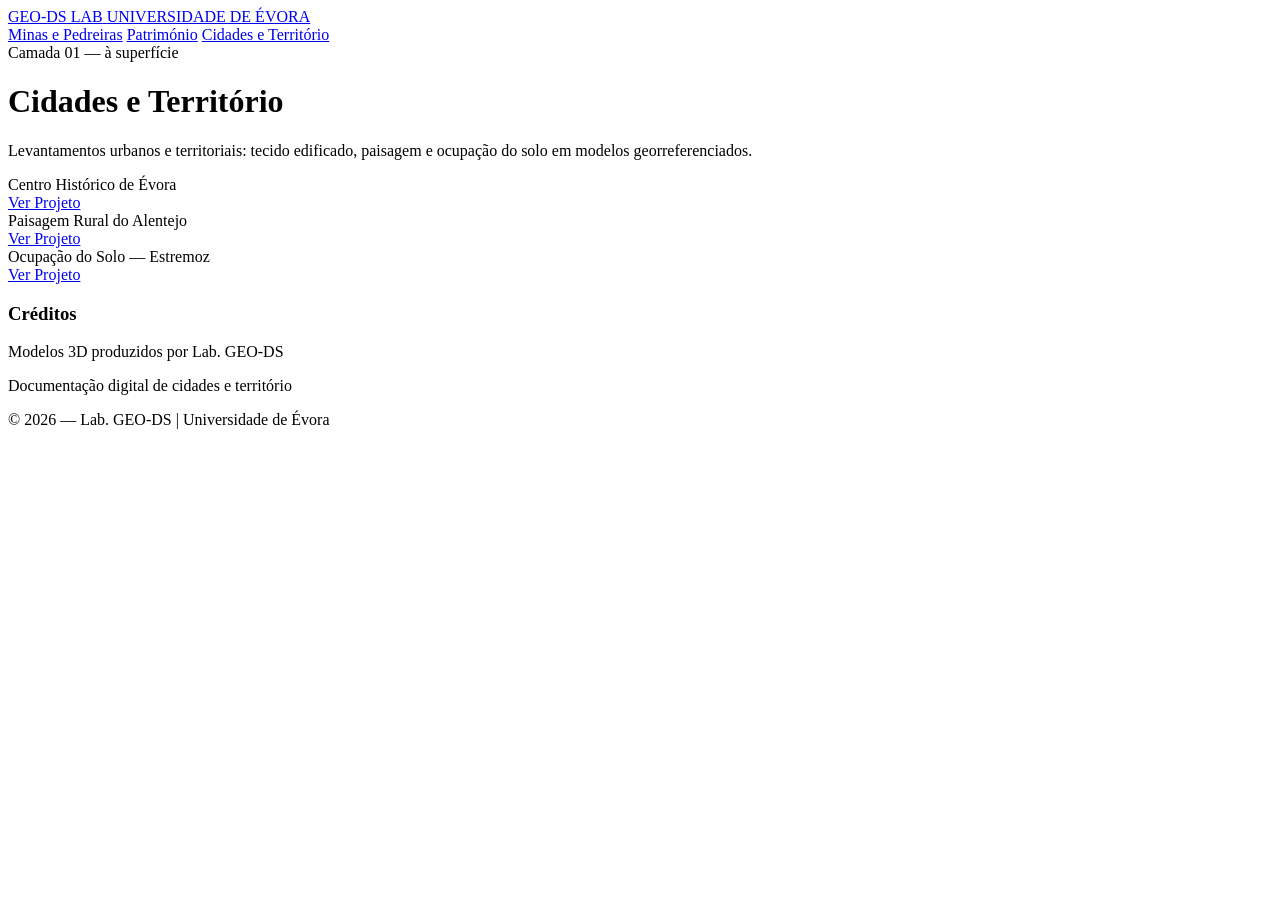
==== cidades.html @ 3bba2c03 "Add files via upload" ====
<!DOCTYPE html>
<html lang="pt">
<head>
<meta charset="UTF-8">
<meta name="viewport" content="width=device-width, initial-scale=1.0">
<title>Cidades e Território — Atlas Digital do Território | GEO-DS</title>

<link rel="preconnect" href="https://fonts.googleapis.com">
<link href="https://fonts.googleapis.com/css2?family=Fraunces:ital,wght@0,500;0,600;1,400&family=Inter:wght@300;400;600;700&family=IBM+Plex+Mono:wght@400;600&display=swap" rel="stylesheet">
<link rel="stylesheet" href="css/geods.css">
</head>
<body class="theme-cidades">

<nav class="geods-nav">
    <a href="index.html" class="geods-brand">
        <span class="mark">GEO-DS LAB</span>
        <span class="sub">UNIVERSIDADE DE ÉVORA</span>
    </a>
    <div class="geods-links">
        <a href="minas.html" class="nav-minas"><span class="dot"></span><span class="txt">Minas e Pedreiras</span></a>
        <a href="patrimonio.html" class="nav-patrimonio"><span class="dot"></span><span class="txt">Património</span></a>
        <a href="cidades.html" class="nav-cidades active"><span class="dot"></span><span class="txt">Cidades e Território</span></a>
    </div>
</nav>

<header class="page-head">
    <div class="eyebrow">Camada 01 — à superfície</div>
    <h1>Cidades e Território</h1>
    <p>Levantamentos urbanos e territoriais: tecido edificado, paisagem e ocupação do solo em modelos georreferenciados.</p>
</header>

<div class="project-grid">

<!--
    Para adicionar um projeto real, copia um destes blocos e substitui
    o título e o href pelo nome e ficheiro do projeto (ex.: evora-centro-historico.html):

    <div class="card">
    <div class="card-content">
    <div class="card-title">Nome do Projeto</div>
    <a class="card-button" href="ficheiro.html">Ver Projeto</a>
    </div>
    </div>
-->

<div class="card placeholder">
<div class="card-content">
<div class="card-title">Centro Histórico de Évora</div>
<a class="card-button" href="#">Ver Projeto</a>
</div>
</div>

<div class="card placeholder">
<div class="card-content">
<div class="card-title">Paisagem Rural do Alentejo</div>
<a class="card-button" href="#">Ver Projeto</a>
</div>
</div>

<div class="card placeholder">
<div class="card-content">
<div class="card-title">Ocupação do Solo — Estremoz</div>
<a class="card-button" href="#">Ver Projeto</a>
</div>
</div>

</div>

<footer>
    <div class="footer-section">
        <h3>Créditos</h3>
        <p>Modelos 3D produzidos por Lab. GEO-DS</p>
        <p>Documentação digital de cidades e território</p>
    </div>
    <div class="footer-bottom">
        © 2026 — Lab. GEO-DS | Universidade de Évora
    </div>
</footer>

</body>
</html>
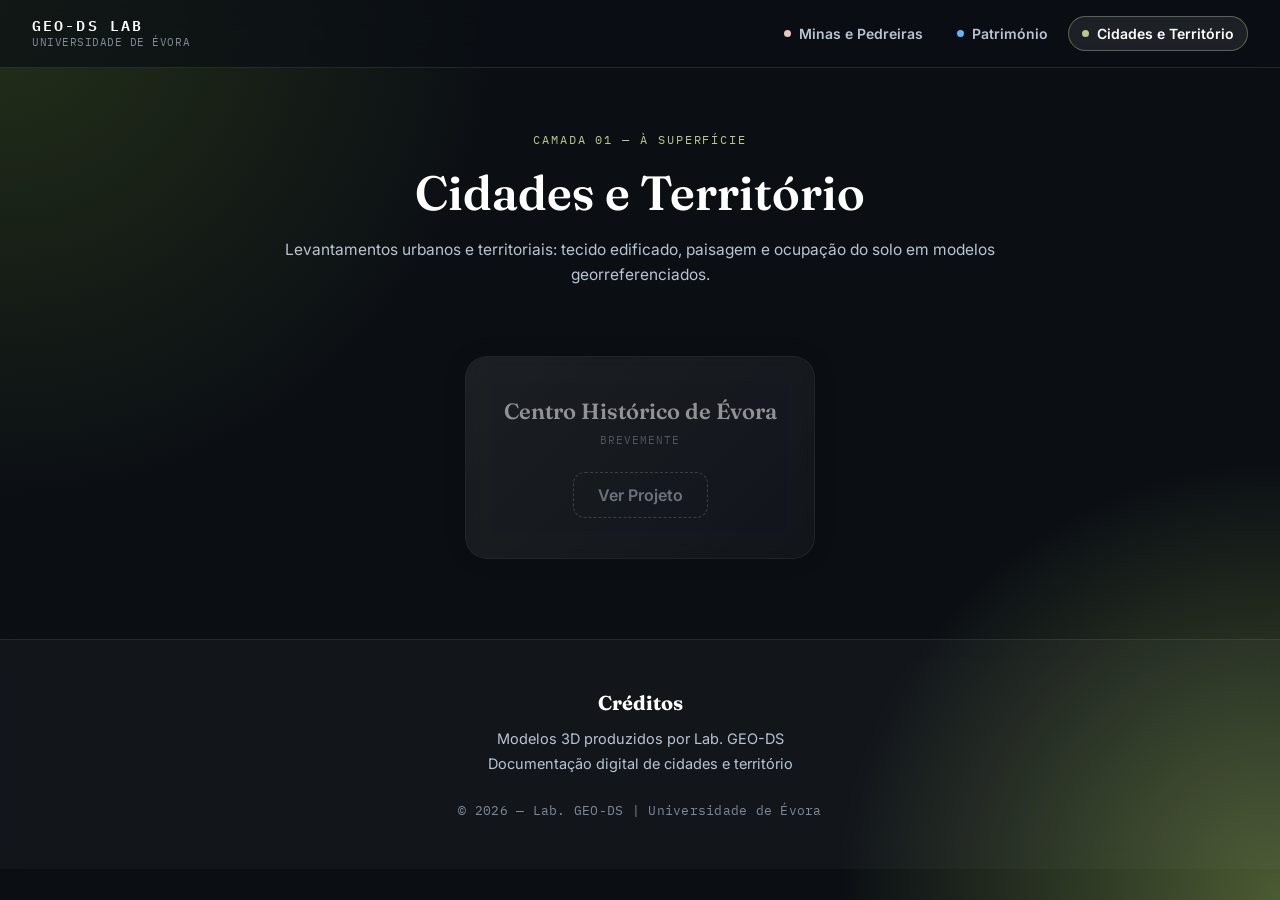
==== commit f2b5135d: "Remove card sections from cidades.html Removed two card sections for rural landscape and land use." ====
--- a/cidades.html
+++ b/cidades.html
@@ -50,19 +50,6 @@
 </div>
 </div>
 
-<div class="card placeholder">
-<div class="card-content">
-<div class="card-title">Paisagem Rural do Alentejo</div>
-<a class="card-button" href="#">Ver Projeto</a>
-</div>
-</div>
-
-<div class="card placeholder">
-<div class="card-content">
-<div class="card-title">Ocupação do Solo — Estremoz</div>
-<a class="card-button" href="#">Ver Projeto</a>
-</div>
-</div>
 
 </div>
 
--- a/css/geods.css
+++ b/css/geods.css
@@ -0,0 +1,1324 @@
+/* ============================================================
+   GEO-DS — Atlas Digital do Território
+   Sistema de design partilhado por todas as páginas do site.
+   ============================================================ */
+
+*{
+    margin:0;
+    padding:0;
+    box-sizing:border-box;
+}
+
+:root{
+
+    /* base */
+
+    --ink:#0b0f14;
+    --ink-soft:#10151c;
+
+    --text:#ffffff;
+    --text-dim:#b8c5d0;
+    --text-faint:#7f8b96;
+
+    --line:rgba(255,255,255,.1);
+
+
+    /* identidade — Património */
+
+    --patrimonio-deep:#1d3557;
+    --patrimonio-mid:#2196f3;
+    --patrimonio-glow:#64b5f6;
+
+
+    /* identidade — Minas e Pedreiras */
+
+    --minas-deep:#3a2c29;
+    --minas-mid:#c98f82;
+    --minas-glow:#e8c9bd;
+
+
+    /* identidade — Cidades e Território */
+
+    --cidades-deep:#243019;
+    --cidades-mid:#7c8f57;
+    --cidades-glow:#b7c98a;
+
+
+    /* identidade — Pradarias e Zonas Costeiras */
+
+    --pradarias-deep:#12332e;
+    --pradarias-mid:#3fa79a;
+    --pradarias-glow:#8fd9cd;
+
+
+    /* fontes */
+
+    --font-display:'Fraunces', serif;
+    --font-body:'Inter', sans-serif;
+    --font-mono:'IBM Plex Mono', monospace;
+}
+
+
+/* ============================================================
+   BODY
+   ============================================================ */
+
+body{
+
+    font-family:var(--font-body);
+
+    background:
+        radial-gradient(
+            circle at top left,
+            var(--patrimonio-deep) 0%,
+            transparent 32%
+        ),
+
+        radial-gradient(
+            circle at bottom right,
+            var(--patrimonio-mid) 0%,
+            transparent 28%
+        ),
+
+        var(--ink);
+
+    color:var(--text);
+
+    min-height:100vh;
+}
+
+
+a{
+    color:inherit;
+}
+
+
+/* ============================================================
+   NAV
+   ============================================================ */
+
+.geods-nav{
+
+    position:sticky;
+
+    top:0;
+
+    z-index:100;
+
+    display:flex;
+
+    align-items:center;
+
+    justify-content:space-between;
+
+    gap:20px;
+
+    padding:16px 32px;
+
+    background:rgba(11,15,20,.7);
+
+    backdrop-filter:blur(14px);
+
+    border-bottom:1px solid var(--line);
+
+    flex-wrap:wrap;
+}
+
+
+.geods-brand{
+
+    display:flex;
+
+    flex-direction:column;
+
+    line-height:1.1;
+
+    text-decoration:none;
+}
+
+
+.geods-brand .mark{
+
+    font-family:var(--font-mono);
+
+    font-size:15px;
+
+    letter-spacing:.14em;
+
+    font-weight:600;
+}
+
+
+.geods-brand .sub{
+
+    font-family:var(--font-mono);
+
+    font-size:10.5px;
+
+    letter-spacing:.05em;
+
+    color:var(--text-faint);
+
+    margin-top:3px;
+}
+
+
+.geods-links{
+
+    display:flex;
+
+    align-items:center;
+
+    gap:6px;
+
+    flex-wrap:wrap;
+}
+
+
+.geods-links a{
+
+    display:flex;
+
+    align-items:center;
+
+    gap:8px;
+
+    text-decoration:none;
+
+    color:var(--text-dim);
+
+    font-size:14px;
+
+    font-weight:600;
+
+    padding:9px 14px;
+
+    border-radius:999px;
+
+    transition:.25s ease;
+}
+
+
+.geods-links a .dot{
+
+    width:7px;
+
+    height:7px;
+
+    border-radius:50%;
+
+    flex-shrink:0;
+}
+
+
+.geods-links a:hover,
+.geods-links a.active{
+
+    color:var(--text);
+
+    background:rgba(255,255,255,.08);
+}
+
+
+/* cores dos pontos */
+
+.geods-links a.nav-minas .dot{
+    background:var(--minas-glow);
+}
+
+.geods-links a.nav-patrimonio .dot{
+    background:var(--patrimonio-glow);
+}
+
+.geods-links a.nav-cidades .dot{
+    background:var(--cidades-glow);
+}
+
+.geods-links a.nav-pradarias .dot{
+    background:var(--pradarias-glow);
+}
+
+
+/* hover da navegação */
+
+.geods-links a.nav-minas:hover,
+.geods-links a.nav-minas.active{
+
+    box-shadow:
+        inset 0 0 0 1px
+        rgba(201,143,130,.4);
+}
+
+
+.geods-links a.nav-patrimonio:hover,
+.geods-links a.nav-patrimonio.active{
+
+    box-shadow:
+        inset 0 0 0 1px
+        rgba(100,181,246,.4);
+}
+
+
+.geods-links a.nav-cidades:hover,
+.geods-links a.nav-cidades.active{
+
+    box-shadow:
+        inset 0 0 0 1px
+        rgba(183,201,138,.4);
+}
+
+
+.geods-links a.nav-pradarias:hover,
+.geods-links a.nav-pradarias.active{
+
+    box-shadow:
+        inset 0 0 0 1px
+        rgba(143,217,205,.4);
+}
+
+
+/* ============================================================
+   HERO
+   ============================================================ */
+
+.hero{
+
+    padding:72px 24px 40px;
+
+    text-align:center;
+
+    max-width:820px;
+
+    margin:0 auto;
+}
+
+
+.hero .eyebrow{
+
+    font-family:var(--font-mono);
+
+    font-size:12px;
+
+    letter-spacing:.16em;
+
+    text-transform:uppercase;
+
+    color:var(--text-faint);
+
+    margin-bottom:18px;
+}
+
+
+.hero h1{
+
+    font-family:var(--font-display);
+
+    font-weight:600;
+
+    font-size:clamp(36px,6vw,58px);
+
+    line-height:1.08;
+
+    letter-spacing:-.01em;
+}
+
+
+.hero h1 em{
+
+    font-style:italic;
+
+    font-weight:400;
+
+    background:
+        linear-gradient(
+            120deg,
+            var(--minas-glow),
+            var(--patrimonio-glow) 50%,
+            var(--cidades-glow)
+        );
+
+    -webkit-background-clip:text;
+
+    background-clip:text;
+
+    color:transparent;
+}
+
+
+.hero p{
+
+    margin-top:20px;
+
+    color:var(--text-dim);
+
+    font-size:16.5px;
+
+    line-height:1.65;
+}
+
+
+/* ============================================================
+   STRATA
+   ============================================================ */
+
+.strata{
+
+    max-width:1100px;
+
+    margin:56px auto 24px;
+
+    padding:0 24px 90px;
+
+    display:flex;
+
+    flex-direction:column;
+
+    gap:0;
+}
+
+
+.stratum{
+
+    position:relative;
+
+    display:flex;
+
+    align-items:center;
+
+    justify-content:space-between;
+
+    gap:32px;
+
+    padding:44px 48px;
+
+    text-decoration:none;
+
+    color:var(--text);
+
+    overflow:hidden;
+
+    border-top:
+        1px solid rgba(255,255,255,.08);
+
+    transition:
+        .4s cubic-bezier(.2,.8,.2,1);
+}
+
+
+.stratum:first-child{
+
+    border-top:none;
+
+    border-radius:
+        20px 20px 0 0;
+}
+
+
+.stratum:last-child{
+
+    border-radius:
+        0 0 20px 20px;
+}
+
+
+.stratum .label{
+
+    position:relative;
+
+    z-index:2;
+
+    max-width:520px;
+}
+
+
+.stratum .index{
+
+    font-family:var(--font-mono);
+
+    font-size:11px;
+
+    letter-spacing:.12em;
+
+    text-transform:uppercase;
+
+    opacity:.65;
+
+    display:block;
+
+    margin-bottom:10px;
+}
+
+
+.stratum h2{
+
+    font-family:var(--font-display);
+
+    font-size:
+        clamp(24px,3.2vw,34px);
+
+    font-weight:600;
+
+    margin-bottom:8px;
+}
+
+
+.stratum p{
+
+    font-size:14.5px;
+
+    color:var(--text-dim);
+
+    line-height:1.55;
+}
+
+
+.stratum .go{
+
+    position:relative;
+
+    z-index:2;
+
+    font-family:var(--font-mono);
+
+    font-size:13px;
+
+    white-space:nowrap;
+
+    display:flex;
+
+    align-items:center;
+
+    gap:8px;
+
+    opacity:.85;
+
+    transition:.3s ease;
+}
+
+
+.stratum .go svg{
+
+    width:16px;
+
+    height:16px;
+
+    transition:.3s ease;
+}
+
+
+.stratum:hover .go svg{
+
+    transform:
+        translateX(4px);
+}
+
+
+.stratum::before{
+
+    content:'';
+
+    position:absolute;
+
+    inset:0;
+
+    opacity:.9;
+
+    z-index:0;
+}
+
+
+.stratum:hover{
+
+    padding-left:56px;
+}
+
+
+/* CIDADES */
+
+.stratum.cidades{
+
+    background:
+        linear-gradient(
+            180deg,
+            var(--cidades-deep),
+            #141c0e
+        );
+}
+
+
+.stratum.cidades::before{
+
+    background-image:
+        repeating-linear-gradient(
+            100deg,
+            rgba(183,201,138,.10) 0 2px,
+            transparent 2px 34px
+        );
+}
+
+
+.stratum.cidades:hover{
+
+    background:
+        linear-gradient(
+            180deg,
+            #2c3a1e,
+            #141c0e
+        );
+
+    box-shadow:
+        0 0 40px
+        rgba(124,143,87,.25)
+        inset;
+}
+
+
+/* PATRIMÓNIO */
+
+.stratum.patrimonio{
+
+    background:
+        linear-gradient(
+            180deg,
+            var(--patrimonio-deep),
+            #0f1b2c
+        );
+}
+
+
+.stratum.patrimonio::before{
+
+    background-image:
+        linear-gradient(
+            90deg,
+            rgba(100,181,246,.12) 1px,
+            transparent 1px
+        );
+
+    background-size:64px 100%;
+}
+
+
+.stratum.patrimonio:hover{
+
+    background:
+        linear-gradient(
+            180deg,
+            #264875,
+            #0f1b2c
+        );
+
+    box-shadow:
+        0 0 40px
+        rgba(33,150,243,.25)
+        inset;
+}
+
+
+/* PRADARIAS */
+
+.stratum.pradarias{
+
+    background:
+        linear-gradient(
+            180deg,
+            var(--pradarias-deep),
+            #0c211d
+        );
+}
+
+
+.stratum.pradarias::before{
+
+    background-image:
+        repeating-linear-gradient(
+            70deg,
+            rgba(143,217,205,.12) 0 2px,
+            transparent 2px 30px
+        );
+}
+
+
+.stratum.pradarias:hover{
+
+    background:
+        linear-gradient(
+            180deg,
+            #184840,
+            #0c211d
+        );
+
+    box-shadow:
+        0 0 40px
+        rgba(143,217,205,.25)
+        inset;
+}
+
+
+/* MINAS */
+
+.stratum.minas{
+
+    background:
+        linear-gradient(
+            180deg,
+            var(--minas-deep),
+            #1c1210
+        );
+}
+
+
+.stratum.minas::before{
+
+    background-image:
+
+        repeating-linear-gradient(
+            115deg,
+            rgba(232,201,189,.14) 0 1px,
+            transparent 1px 22px
+        ),
+
+        repeating-linear-gradient(
+            25deg,
+            rgba(232,201,189,.08) 0 1px,
+            transparent 1px 40px
+        );
+}
+
+
+.stratum.minas:hover{
+
+    background:
+        linear-gradient(
+            180deg,
+            #4a332d,
+            #1c1210
+        );
+
+    box-shadow:
+        0 0 40px
+        rgba(201,143,130,.25)
+        inset;
+}
+
+
+/* cores dos índices */
+
+.stratum.cidades .index{
+    color:var(--cidades-glow);
+}
+
+.stratum.patrimonio .index{
+    color:var(--patrimonio-glow);
+}
+
+.stratum.minas .index{
+    color:var(--minas-glow);
+}
+
+.stratum.pradarias .index{
+    color:var(--pradarias-glow);
+}
+
+
+/* ============================================================
+   GRID / CARDS
+   ============================================================ */
+
+.page-head{
+
+    padding:64px 24px 20px;
+
+    text-align:center;
+
+    max-width:760px;
+
+    margin:0 auto;
+}
+
+
+.page-head .eyebrow{
+
+    font-family:var(--font-mono);
+
+    font-size:12px;
+
+    letter-spacing:.16em;
+
+    text-transform:uppercase;
+
+    margin-bottom:16px;
+}
+
+
+.page-head h1{
+
+    font-family:var(--font-display);
+
+    font-size:
+        clamp(32px,5vw,48px);
+
+    font-weight:600;
+}
+
+
+.page-head p{
+
+    margin-top:16px;
+
+    color:var(--text-dim);
+
+    font-size:15.5px;
+
+    line-height:1.6;
+}
+
+
+.project-grid{
+
+    width:90%;
+
+    max-width:1200px;
+
+    margin:48px auto 0;
+
+    display:grid;
+
+    grid-template-columns:
+        repeat(auto-fit,minmax(280px,1fr));
+
+    gap:30px;
+
+    padding-bottom:80px;
+}
+
+
+/* CARTÕES */
+
+.card{
+
+    position:relative;
+
+    width:100%;
+
+    max-width:350px;
+
+    margin:0 auto;
+
+    background:
+        rgba(255,255,255,0.06);
+
+    border:
+        1px solid rgba(255,255,255,0.12);
+
+    backdrop-filter:
+        blur(12px);
+
+    border-radius:22px;
+
+    overflow:hidden;
+
+    transition:.35s ease;
+
+    box-shadow:
+        0 0 20px
+        rgba(0,0,0,.35);
+}
+
+
+.card::before{
+
+    content:'';
+
+    position:absolute;
+
+    inset:0;
+
+    background:
+        linear-gradient(
+            135deg,
+            rgba(255,255,255,.08),
+            transparent
+        );
+
+    pointer-events:none;
+}
+
+
+.card:hover{
+
+    transform:
+        translateY(-10px)
+        scale(1.02);
+}
+
+
+.card-content{
+
+    padding:40px 30px;
+
+    text-align:center;
+}
+
+
+.card-title{
+
+    font-size:22px;
+
+    margin-bottom:25px;
+
+    font-weight:600;
+
+    color:white;
+
+    font-family:
+        var(--font-display);
+}
+
+
+/* BOTÕES DOS CARTÕES */
+
+.card-button{
+
+    display:inline-block;
+
+    width:auto;
+
+    padding:12px 24px;
+
+    border-radius:12px;
+
+    text-decoration:none;
+
+    color:white;
+
+    font-weight:600;
+
+    transition:.3s ease;
+}
+
+
+/* ============================================================
+   PATRIMÓNIO
+   ============================================================ */
+
+body.theme-patrimonio .card:hover{
+
+    border-color:
+        var(--patrimonio-glow);
+
+    box-shadow:
+        0 0 25px rgba(100,181,246,.35),
+        0 0 60px rgba(100,181,246,.15);
+}
+
+
+body.theme-patrimonio .card-button{
+
+    background:
+        linear-gradient(
+            135deg,
+            var(--patrimonio-mid),
+            var(--patrimonio-glow)
+        );
+
+    box-shadow:
+        0 0 15px
+        rgba(33,203,243,.4);
+}
+
+
+body.theme-patrimonio .card-button:hover{
+
+    transform:
+        scale(1.05);
+
+    box-shadow:
+        0 0 25px
+        rgba(33,203,243,.8);
+}
+
+
+body.theme-patrimonio .page-head .eyebrow{
+
+    color:
+        var(--patrimonio-glow);
+}
+
+
+/* ============================================================
+   MINAS
+   ============================================================ */
+
+body.theme-minas{
+
+    background:
+
+        radial-gradient(
+            circle at top left,
+            var(--minas-deep) 0%,
+            transparent 32%
+        ),
+
+        radial-gradient(
+            circle at bottom right,
+            #6b4c43 0%,
+            transparent 28%
+        ),
+
+        var(--ink);
+}
+
+
+body.theme-minas .card:hover{
+
+    border-color:
+        var(--minas-glow);
+
+    box-shadow:
+        0 0 25px rgba(201,143,130,.35),
+        0 0 60px rgba(201,143,130,.15);
+}
+
+
+body.theme-minas .card-button{
+
+    background:
+        linear-gradient(
+            135deg,
+            var(--minas-mid),
+            var(--minas-glow)
+        );
+
+    color:#3a2c29;
+
+    box-shadow:
+        0 0 15px
+        rgba(201,143,130,.4);
+}
+
+
+body.theme-minas .card-button:hover{
+
+    transform:
+        scale(1.05);
+
+    box-shadow:
+        0 0 25px
+        rgba(201,143,130,.8);
+}
+
+
+body.theme-minas .page-head .eyebrow{
+
+    color:
+        var(--minas-glow);
+}
+
+
+/* ============================================================
+   CIDADES
+   ============================================================ */
+
+body.theme-cidades{
+
+    background:
+
+        radial-gradient(
+            circle at top left,
+            var(--cidades-deep) 0%,
+            transparent 32%
+        ),
+
+        radial-gradient(
+            circle at bottom right,
+            #4b5b32 0%,
+            transparent 28%
+        ),
+
+        var(--ink);
+}
+
+
+body.theme-cidades .card:hover{
+
+    border-color:
+        var(--cidades-glow);
+
+    box-shadow:
+        0 0 25px rgba(183,201,138,.35),
+        0 0 60px rgba(183,201,138,.15);
+}
+
+
+body.theme-cidades .card-button{
+
+    background:
+        linear-gradient(
+            135deg,
+            var(--cidades-mid),
+            var(--cidades-glow)
+        );
+
+    color:#1c2413;
+
+    box-shadow:
+        0 0 15px
+        rgba(183,201,138,.4);
+}
+
+
+body.theme-cidades .card-button:hover{
+
+    transform:
+        scale(1.05);
+
+    box-shadow:
+        0 0 25px
+        rgba(183,201,138,.8);
+}
+
+
+body.theme-cidades .page-head .eyebrow{
+
+    color:
+        var(--cidades-glow);
+}
+
+
+/* ============================================================
+   PRADARIAS
+   ============================================================ */
+
+body.theme-pradarias{
+
+    background:
+
+        radial-gradient(
+            circle at top left,
+            var(--pradarias-deep) 0%,
+            transparent 32%
+        ),
+
+        radial-gradient(
+            circle at bottom right,
+            #2a5f56 0%,
+            transparent 28%
+        ),
+
+        var(--ink);
+}
+
+
+body.theme-pradarias .card:hover{
+
+    border-color:
+        var(--pradarias-glow);
+
+    box-shadow:
+        0 0 25px rgba(143,217,205,.35),
+        0 0 60px rgba(143,217,205,.15);
+}
+
+
+body.theme-pradarias .card-button{
+
+    background:
+        linear-gradient(
+            135deg,
+            var(--pradarias-mid),
+            var(--pradarias-glow)
+        );
+
+    color:#0c211d;
+
+    box-shadow:
+        0 0 15px
+        rgba(143,217,205,.4);
+}
+
+
+body.theme-pradarias .card-button:hover{
+
+    transform:
+        scale(1.05);
+
+    box-shadow:
+        0 0 25px
+        rgba(143,217,205,.8);
+}
+
+
+body.theme-pradarias .page-head .eyebrow{
+
+    color:
+        var(--pradarias-glow);
+}
+
+
+/* ============================================================
+   ESTADO "BREVEMENTE"
+   ============================================================ */
+
+.card.placeholder{
+
+    opacity:.55;
+}
+
+
+.card.placeholder .card-button{
+
+    background:
+        transparent !important;
+
+    border:
+        1px dashed
+        rgba(255,255,255,.3);
+
+    box-shadow:
+        none !important;
+
+    color:
+        var(--text-dim);
+
+    cursor:default;
+
+    pointer-events:none;
+}
+
+
+.card.placeholder .card-title::after{
+
+    content:'Brevemente';
+
+    display:block;
+
+    font-family:
+        var(--font-mono);
+
+    font-size:11px;
+
+    letter-spacing:.1em;
+
+    text-transform:uppercase;
+
+    color:
+        var(--text-faint);
+
+    margin-top:8px;
+
+    font-weight:400;
+}
+
+
+/* ============================================================
+   FOOTER
+   ============================================================ */
+
+footer{
+
+    border-top:
+        1px solid rgba(255,255,255,.08);
+
+    padding:50px 20px;
+
+    background:
+        rgba(255,255,255,.03);
+
+    backdrop-filter:
+        blur(10px);
+
+    text-align:center;
+}
+
+
+.footer-section h3{
+
+    margin-bottom:15px;
+
+    font-size:20px;
+
+    font-family:
+        var(--font-display);
+}
+
+
+.footer-section p{
+
+    color:#b8c5d0;
+
+    margin:8px 0;
+
+    font-size:14.5px;
+}
+
+
+.footer-bottom{
+
+    margin-top:30px;
+
+    color:#7f8b96;
+
+    font-size:13px;
+
+    font-family:
+        var(--font-mono);
+
+    letter-spacing:.02em;
+}
+
+
+/* ============================================================
+   MOBILE
+   ============================================================ */
+
+@media (max-width:640px){
+
+    .geods-nav{
+
+        padding:14px 18px;
+    }
+
+
+    .geods-links a span.txt{
+
+        display:none;
+    }
+
+
+    .geods-links a{
+
+        padding:9px 11px;
+    }
+
+
+    .stratum{
+
+        padding:32px 24px;
+
+        flex-direction:column;
+
+        align-items:flex-start;
+
+        gap:16px;
+    }
+
+
+    .stratum .go{
+
+        align-self:flex-end;
+    }
+
+
+    .stratum:hover{
+
+        padding-left:24px;
+    }
+
+
+    .card{
+
+        max-width:350px;
+    }
+
+}
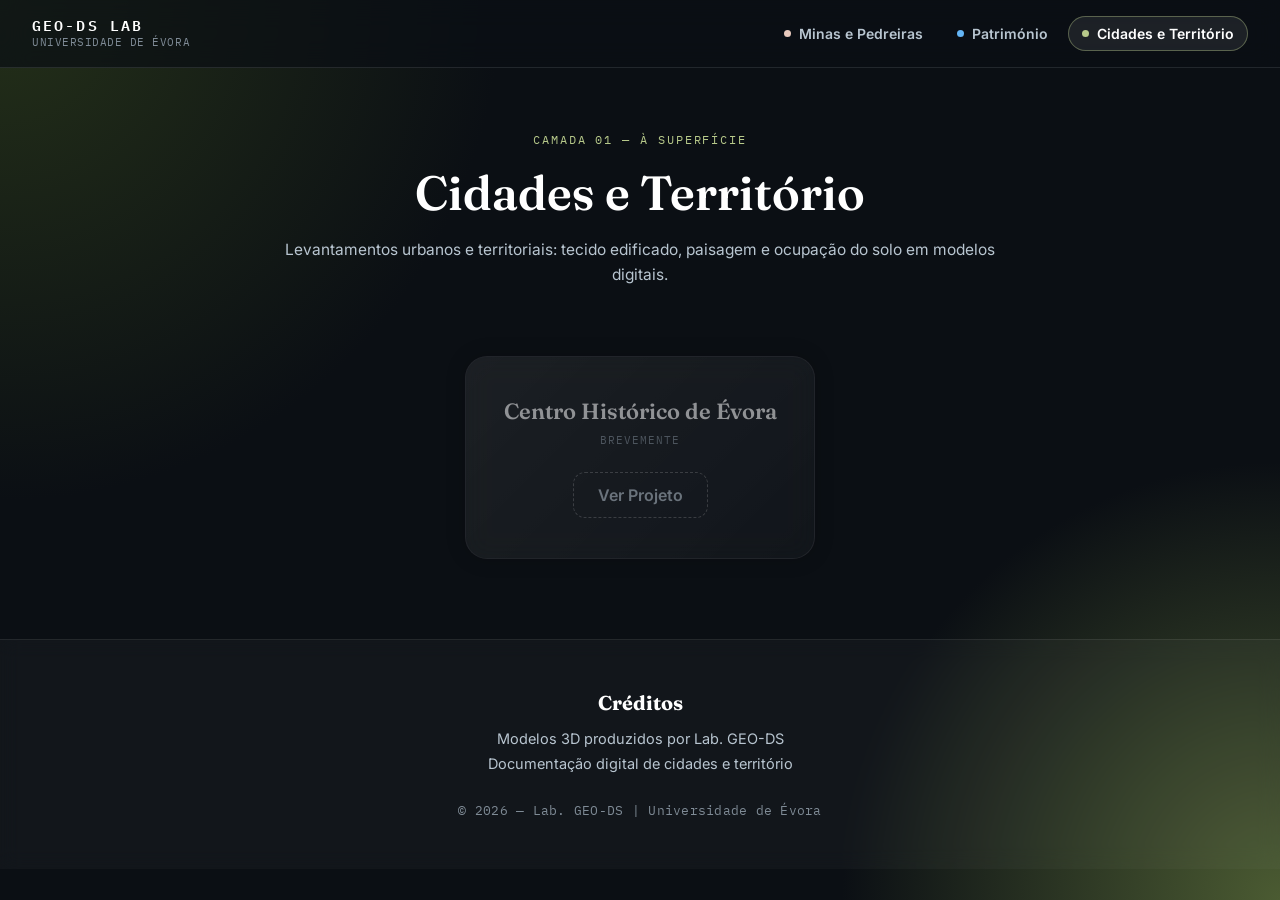
==== commit 9f4e411c: "Update description of urban and territorial surveys" ====
--- a/cidades.html
+++ b/cidades.html
@@ -26,7 +26,7 @@
 <header class="page-head">
     <div class="eyebrow">Camada 01 — à superfície</div>
     <h1>Cidades e Território</h1>
-    <p>Levantamentos urbanos e territoriais: tecido edificado, paisagem e ocupação do solo em modelos georreferenciados.</p>
+    <p>Levantamentos urbanos e territoriais: tecido edificado, paisagem e ocupação do solo em modelos digitais.</p>
 </header>
 
 <div class="project-grid">
